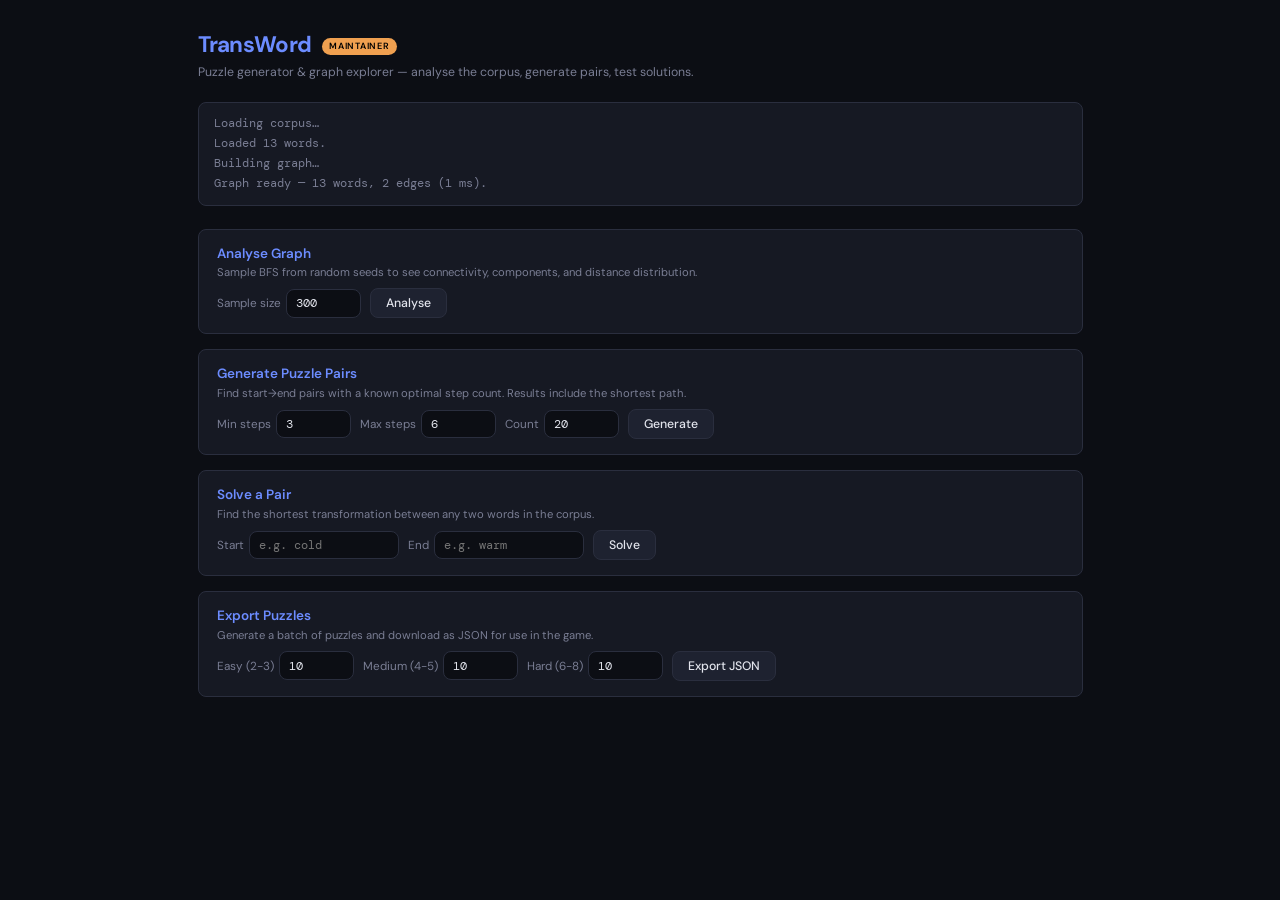
==== admin.html @ 70c89301 "Initial commit" ====
<!DOCTYPE html>
<html lang="en">
<head>
  <meta charset="UTF-8">
  <meta name="viewport" content="width=device-width, initial-scale=1.0">
  <title>TransWord — Puzzle Generator</title>
  <link rel="preconnect" href="https://fonts.googleapis.com">
  <link href="https://fonts.googleapis.com/css2?family=DM+Mono:wght@400;500&family=DM+Sans:wght@400;500;700&display=swap" rel="stylesheet">
  <link rel="stylesheet" href="css/admin.css">
</head>
<body>

  <header>
    <h1>TransWord <span class="badge">Maintainer</span></h1>
    <p class="subtitle">
      Puzzle generator &amp; graph explorer &mdash; analyse the corpus, generate pairs, test solutions.
    </p>
  </header>

  <div id="log"></div>

  <div id="controls" class="hidden">

    <section class="panel">
      <h2>Analyse Graph</h2>
      <p class="hint">Sample BFS from random seeds to see connectivity, components, and distance distribution.</p>
      <div class="row">
        <label>Sample size <input type="number" id="sample-size" value="300" min="10" max="2000"></label>
        <button id="analyse-btn">Analyse</button>
      </div>
    </section>

    <section class="panel">
      <h2>Generate Puzzle Pairs</h2>
      <p class="hint">Find start→end pairs with a known optimal step count. Results include the shortest path.</p>
      <div class="row">
        <label>Min steps <input type="number" id="min-steps" value="3" min="1" max="20"></label>
        <label>Max steps <input type="number" id="max-steps" value="6" min="1" max="30"></label>
        <label>Count <input type="number" id="pair-count" value="20" min="1" max="200"></label>
        <button id="generate-btn">Generate</button>
      </div>
    </section>

    <section class="panel">
      <h2>Solve a Pair</h2>
      <p class="hint">Find the shortest transformation between any two words in the corpus.</p>
      <div class="row">
        <label>Start <input type="text" id="start-word" placeholder="e.g. cold"></label>
        <label>End <input type="text" id="end-word" placeholder="e.g. warm"></label>
        <button id="solve-btn">Solve</button>
      </div>
    </section>

    <section class="panel">
      <h2>Export Puzzles</h2>
      <p class="hint">Generate a batch of puzzles and download as JSON for use in the game.</p>
      <div class="row">
        <label>Easy (2-3) <input type="number" id="exp-easy" value="10" min="0" max="100"></label>
        <label>Medium (4-5) <input type="number" id="exp-medium" value="10" min="0" max="100"></label>
        <label>Hard (6-8) <input type="number" id="exp-hard" value="10" min="0" max="100"></label>
        <button id="export-btn">Export JSON</button>
      </div>
    </section>

  </div>

  <div id="results"></div>

  <script type="module" src="js/admin.js"></script>
</body>
</html>
---- css/admin.css ----
*,
*::before,
*::after {
  box-sizing: border-box;
  margin: 0;
  padding: 0;
}

:root {
  --bg: #0c0e14;
  --surface: #161923;
  --surface2: #1e2230;
  --border: #2a2e3e;
  --text: #e2e4ec;
  --text-dim: #7a7e94;
  --accent: #6c8cff;
  --accent-glow: rgba(108, 140, 255, 0.25);
  --green: #3ddba0;
  --orange: #f0a050;
  --red: #f06068;
  --purple: #b080f0;
  --radius: 8px;
  --font-body: 'DM Sans', system-ui, sans-serif;
  --font-mono: 'DM Mono', 'Consolas', monospace;
}

html { font-size: 15px; }

body {
  font-family: var(--font-body);
  background: var(--bg);
  color: var(--text);
  min-height: 100vh;
  padding: 2rem 2.5rem;
  max-width: 960px;
  margin: 0 auto;
}

.hidden { display: none !important; }

/* ---- Header ----------------------------------------------------- */

header { margin-bottom: 1.5rem; }

h1 {
  font-size: 1.5rem;
  font-weight: 700;
  letter-spacing: -0.03em;
  color: var(--accent);
  margin-bottom: 0.3rem;
}

.badge {
  font-size: 0.6rem;
  font-weight: 600;
  text-transform: uppercase;
  letter-spacing: 0.08em;
  background: var(--orange);
  color: #000;
  padding: 0.15rem 0.5rem;
  border-radius: 10px;
  vertical-align: middle;
  margin-left: 0.4rem;
}

.subtitle {
  color: var(--text-dim);
  font-size: 0.82rem;
}

/* ---- Log -------------------------------------------------------- */

#log {
  background: var(--surface);
  border: 1px solid var(--border);
  border-radius: var(--radius);
  padding: 0.75rem 1rem;
  font-family: var(--font-mono);
  font-size: 0.78rem;
  line-height: 1.7;
  max-height: 220px;
  overflow-y: auto;
  margin-bottom: 1.5rem;
  color: var(--text-dim);
}

#log::-webkit-scrollbar { width: 5px; }
#log::-webkit-scrollbar-track { background: transparent; }
#log::-webkit-scrollbar-thumb { background: var(--border); border-radius: 3px; }

/* ---- Panels ----------------------------------------------------- */

#controls {
  display: flex;
  flex-direction: column;
  gap: 1rem;
  margin-bottom: 1.5rem;
}

.panel {
  background: var(--surface);
  border: 1px solid var(--border);
  border-radius: var(--radius);
  padding: 1rem 1.2rem;
}

.panel h2 {
  font-size: 0.9rem;
  font-weight: 600;
  color: var(--accent);
  margin-bottom: 0.25rem;
}

.hint {
  font-size: 0.75rem;
  color: var(--text-dim);
  margin-bottom: 0.6rem;
}

.row {
  display: flex;
  flex-wrap: wrap;
  align-items: center;
  gap: 0.6rem;
}

label {
  font-size: 0.78rem;
  color: var(--text-dim);
  display: flex;
  align-items: center;
  gap: 0.35rem;
}

input[type="number"],
input[type="text"] {
  background: var(--bg);
  border: 1px solid var(--border);
  border-radius: var(--radius);
  color: var(--text);
  font-family: var(--font-mono);
  font-size: 0.82rem;
  padding: 0.35rem 0.6rem;
  width: 5rem;
}

input[type="text"] { width: 10rem; }

input:focus { outline: none; border-color: var(--accent); }

button {
  font-family: var(--font-body);
  font-size: 0.82rem;
  font-weight: 500;
  padding: 0.4rem 1rem;
  border-radius: var(--radius);
  border: 1px solid var(--border);
  background: var(--surface2);
  color: var(--text);
  cursor: pointer;
  transition: background 0.15s, border-color 0.15s;
}

button:hover {
  background: var(--accent);
  border-color: var(--accent);
  color: #fff;
}

/* ---- Results ---------------------------------------------------- */

#results { margin-top: 1rem; }

table {
  width: 100%;
  border-collapse: collapse;
  font-size: 0.82rem;
}

thead th {
  text-align: left;
  padding: 0.5rem 0.6rem;
  border-bottom: 2px solid var(--border);
  color: var(--text-dim);
  font-weight: 600;
  font-size: 0.72rem;
  text-transform: uppercase;
  letter-spacing: 0.05em;
}

tbody td {
  padding: 0.4rem 0.6rem;
  border-bottom: 1px solid var(--border);
  vertical-align: middle;
}

tbody tr:hover { background: rgba(108, 140, 255, 0.05); }

.word {
  font-family: var(--font-mono);
  font-weight: 500;
}

.path-cell {
  font-size: 0.76rem;
  line-height: 1.9;
}

.path-display {
  font-size: 1rem;
  line-height: 2;
  padding: 1rem;
  background: var(--surface);
  border: 1px solid var(--border);
  border-radius: var(--radius);
}

/* ---- Operation badges ------------------------------------------- */

.op {
  display: inline-block;
  font-size: 0.6rem;
  font-weight: 600;
  padding: 0.1rem 0.35rem;
  border-radius: 6px;
  margin: 0 0.1rem;
  vertical-align: middle;
}

.op-substitute { background: var(--orange); color: #000; }
.op-insert     { background: var(--green);  color: #000; }
.op-delete     { background: var(--red);    color: #fff; }
.op-anagram    { background: var(--purple); color: #fff; }
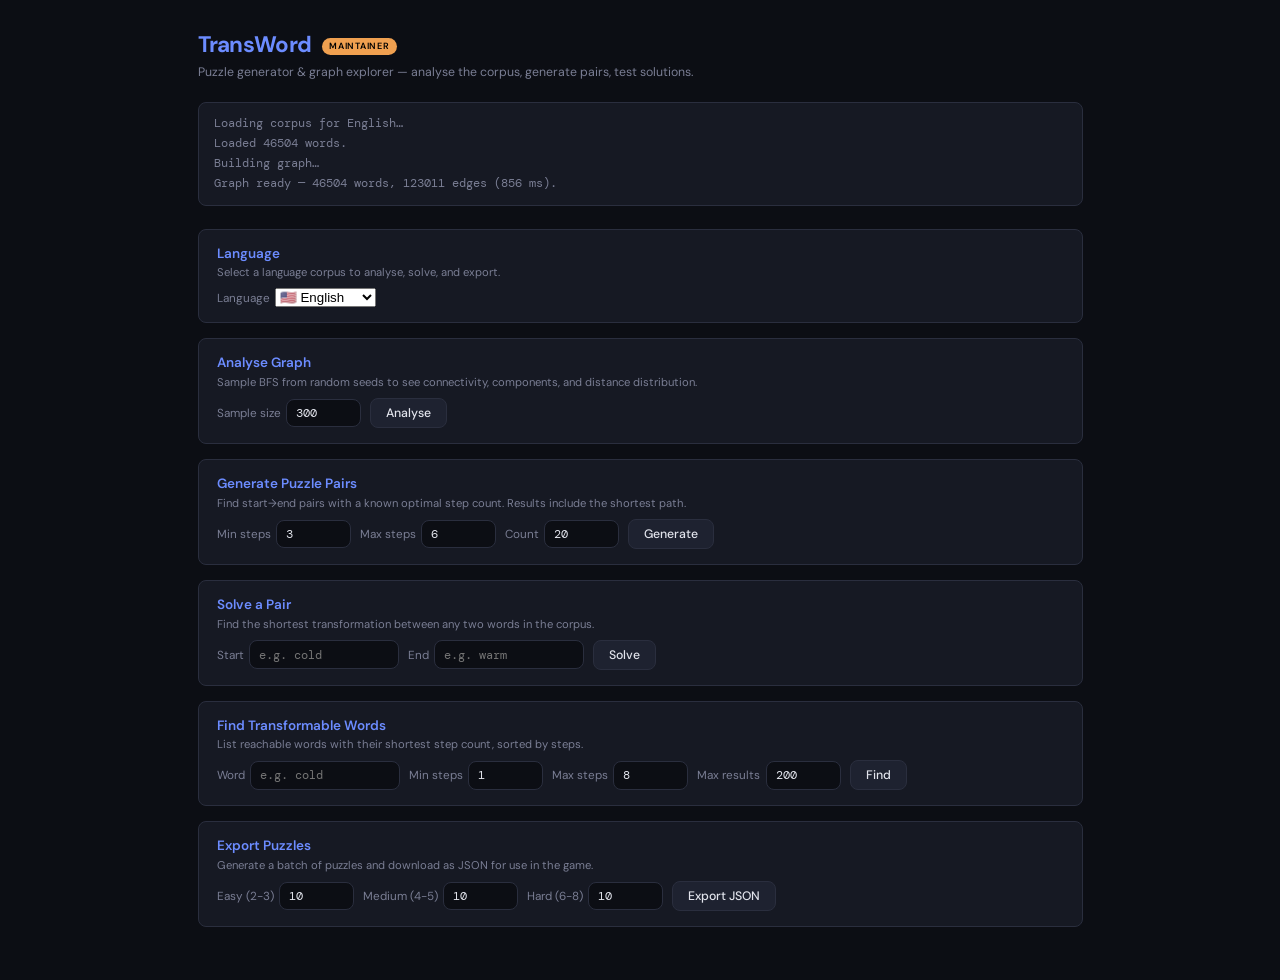
==== commit 6b80b5d1: "Made the game multilingual. Corpus of words in every language should be cleaned, it is absolutely un" ====
--- a/admin.html
+++ b/admin.html
@@ -20,6 +20,14 @@
   <div id="log"></div>
 
   <div id="controls" class="hidden">
+
+    <section class="panel">
+      <h2>Language</h2>
+      <p class="hint">Select a language corpus to analyse, solve, and export.</p>
+      <div class="row">
+        <label>Language <select id="language-select"></select></label>
+      </div>
+    </section>
 
     <section class="panel">
       <h2>Analyse Graph</h2>
@@ -52,6 +60,18 @@
     </section>
 
     <section class="panel">
+      <h2>Find Transformable Words</h2>
+      <p class="hint">List reachable words with their shortest step count, sorted by steps.</p>
+      <div class="row">
+        <label>Word <input type="text" id="from-word" placeholder="e.g. cold"></label>
+        <label>Min steps <input type="number" id="from-min-steps" value="1" min="1" max="200"></label>
+        <label>Max steps <input type="number" id="from-max-steps" value="8" min="1" max="200"></label>
+        <label>Max results <input type="number" id="from-limit" value="200" min="10" max="2000"></label>
+        <button id="from-btn">Find</button>
+      </div>
+    </section>
+
+    <section class="panel">
       <h2>Export Puzzles</h2>
       <p class="hint">Generate a batch of puzzles and download as JSON for use in the game.</p>
       <div class="row">
@@ -66,6 +86,6 @@
 
   <div id="results"></div>
 
-  <script type="module" src="js/admin.js"></script>
+  <script type="module" src="js/admin.js?v=ml2"></script>
 </body>
 </html>
